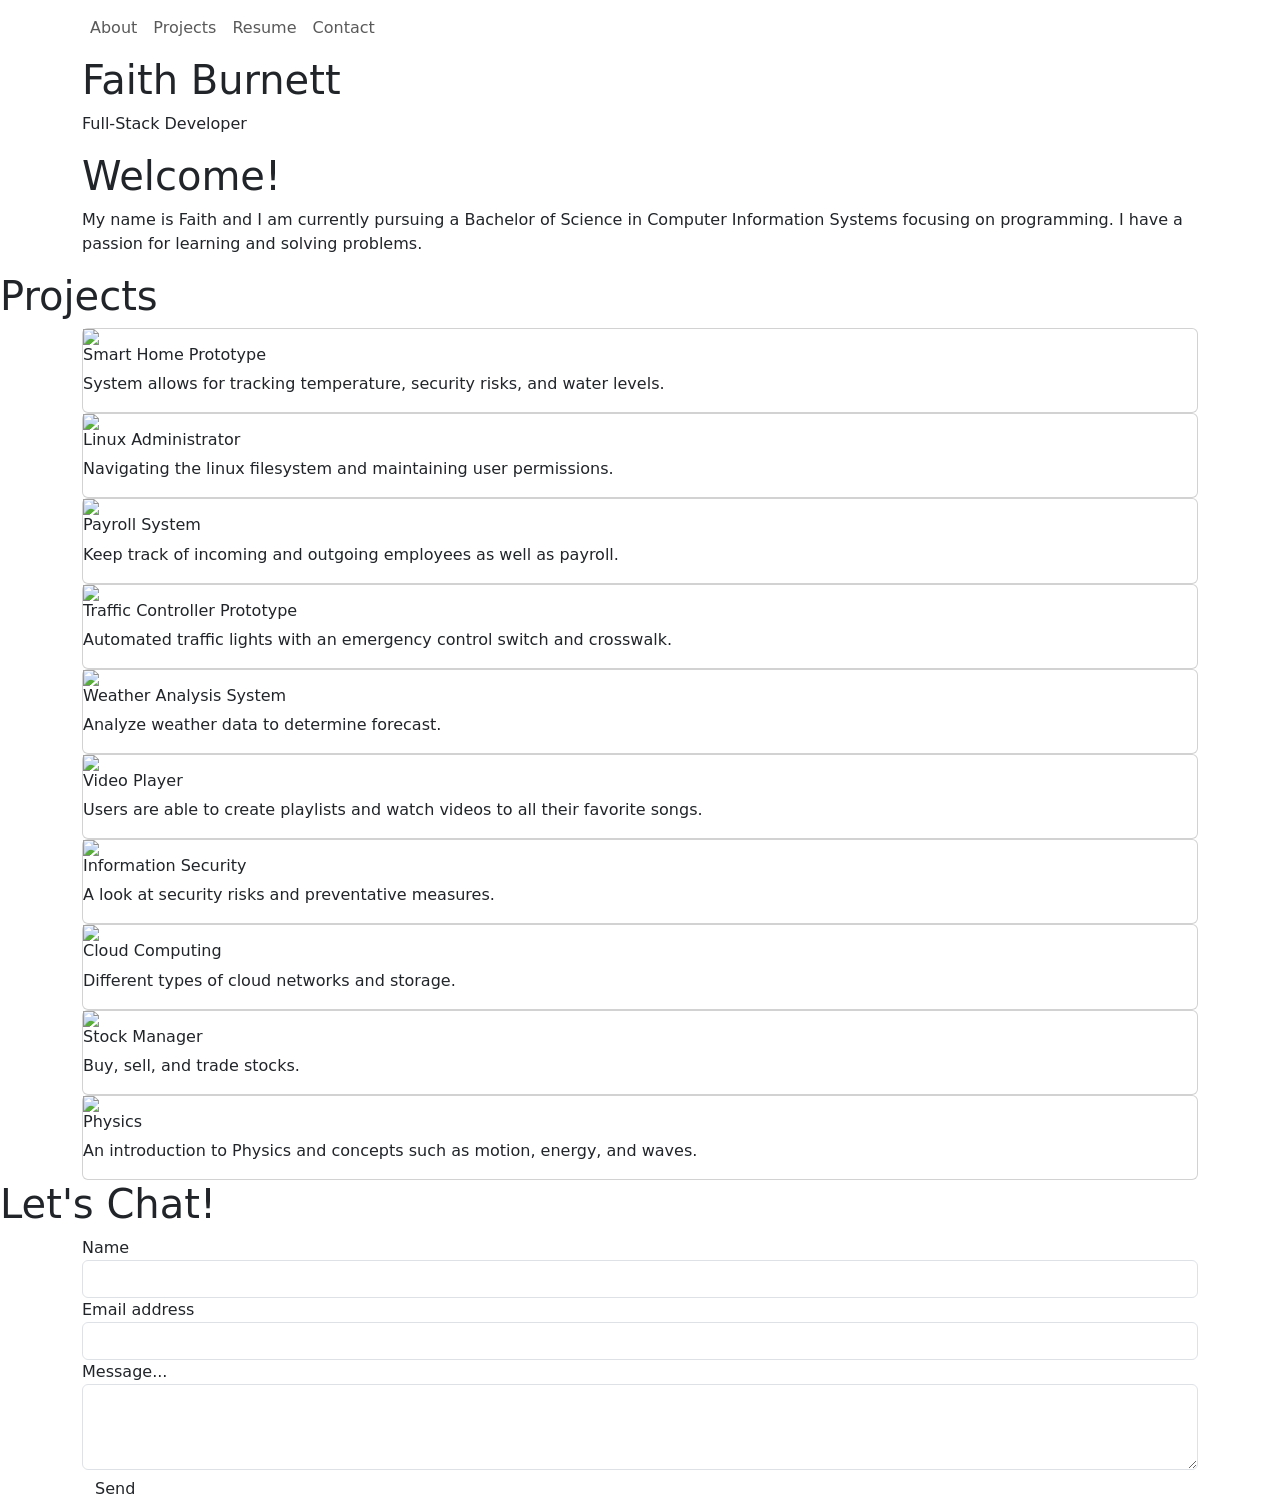
==== index.html @ 0b03f4d4 "Add files via upload newest version" ====
<!doctype html>
<html lang="en">
  <head>
    <meta charset="utf-8">
    <meta name="viewport" content="width=device-width, initial-scale=1">
    <title>Faith Burnett</title>
    <link rel="icon" type="icon" href="img/code-solid.svg"/>
    <link href="https://cdn.jsdelivr.net/npm/bootstrap@5.3.0-alpha1/dist/css/bootstrap.min.css" rel="stylesheet" integrity="sha384-GLhlTQ8iRABdZLl6O3oVMWSktQOp6b7In1Zl3/Jr59b6EGGoI1aFkw7cmDA6j6gD" crossorigin="anonymous">
    <link rel="stylesheet" href="static/css/styles.css"/>
    <script src="https://kit.fontawesome.com/c833073a78.js" crossorigin="anonymous"></script>
  </head>
  <body>
    <header>
      <nav class="navbar navbar-expand-lg">
        <div class="container">
        <button class="navbar-toggler" type="button" data-bs-toggle="collapse" data-bs-target="#navbarNav" aria-controls="navbarNav" aria-expanded="false" aria-label="Toggle navigation">
          <span class="navbar-toggler-icon"></span>
        </button>
        <div class="collapse navbar-collapse" id="navbarNav">
          <ul class="navbar-nav">
            <li class="nav-item active">
              <a class="nav-link" href="#about">About</a>
            </li>
            <li class="nav-item">
              <a class="nav-link" href="#projects">Projects</a>
            </li>
            <li class="nav-item">
              <a class="nav-link" href="powerpoints\SDResume.pdf">Resume</a>
            </li>
            <li class="nav-item">
              <a class="nav-link" href="#contact">Contact</a>
            </li>
          </ul>
        </div>
        </div>
      </nav>
    </header>
    <main>
      <section class="hero" id="hero">
        <div class="container">
          <div class="title-container">
            <h1 class="glitch" data-text="
Faith Burnett">Faith Burnett</h1>
            <p> Full-Stack Developer</p>
          </div>
        </div>
      </section>

      <section class="about" id="about">
        <div class="container">
          <div class="title-container">
            <h1>Welcome!</h1>
            <p>My name is Faith and I am currently pursuing a Bachelor of Science in Computer Information Systems focusing on programming.  I have a passion for learning and solving problems.</p>
          </div>
        </div>
      </section>

      <section class="projects" id="projects">
        <div class="title-container">
          <h1 class="glitch" data-text="
Projects">Projects</h1>
        </div>
        <div class="container">
          <div class="card">
            <img src="img/smarthome.svg">
            <div class="title">
              <h6>Smart Home Prototype</h6>
            </div>
            <div class="desc">
              <p>System allows for tracking temperature, security risks, and water levels.</p>
            </div>
            <div class="ghub">
              <a href="https://github.com/faithbrnttt/SmartHomeSystem/blob/main/CEIS101Mod6.ino">
                <i class="fa-brands fa-github fa-2xl"></i>
              </a>
              <a href="powerpoints\CEIS101 Burnett Final Project.pdf">
                <i class="fa-solid fa-file-powerpoint fa-2xl"></i>
              </a>
            </div>
          </div>
          <div class="card">
            <img src="img/linux.svg">
            <div class="title">
              <h6>Linux Administrator</h6>
            </div>
            <div class="desc">
              <p>Navigating the linux filesystem and maintaining user permissions.</p>
            </div>
            <div class="ghub">
              <a href="powerpoints\CEIS106 Week 7-8 Project Final.pdf">
                <i class="fa-solid fa-file-powerpoint fa-2xl"></i>
              </a>
            </div>
          </div>
          <div class="card">
            <img src="img/payroll.svg">
            <div class="title">
              <h6>Payroll System</h6>
            </div>
            <div class="desc">
              <p>Keep track of incoming and outgoing employees as well as payroll.</p>
            </div>
            <div class="ghub">
              <a href="https://github.com/faithbrnttt/Payroll-System">
                <i class="fa-brands fa-github fa-2xl"></i>
              </a>
              <a href="powerpoints\Burnett_CourseProject_Final2.pdf">
                <i class="fa-solid fa-file-powerpoint fa-2xl"></i>
              </a>
            </div>
          </div>
          <div class="card">
            <img src="img/traffic.svg">
            <div class="title">
              <h6>Traffic Controller Prototype</h6>
            </div>
            <div class="desc">
              <p>Automated traffic lights with an emergency control switch and crosswalk.</p>
            </div>
            <div class="ghub">
              <a href="https://github.com/faithbrnttt/TrafficLightSystem">
                <i class="fa-brands fa-github fa-2xl"></i>
              </a>
              <a href="powerpoints\Burnett CEIS114 Final Project.pdf">
                <i class="fa-solid fa-file-powerpoint fa-2xl"></i>
              </a>
            </div>
          </div>
          <div class="card">
            <img src="img/weather.svg">
            <div class="title">
              <h6>Weather Analysis System</h6>
            </div>
            <div class="desc">
              <p>Analyze weather data to determine forecast.</p>
            </div>
            <div class="ghub">
              <a href="https://github.com/faithbrnttt/WeatherAnalysis">
                <i class="fa-brands fa-github fa-2xl"></i>
              </a>
              <a href="powerpoints\Burnett CEIS110 Final Project.pdf">
                <i class="fa-solid fa-file-powerpoint fa-2xl"></i>
              </a>
            </div>
          </div>
          <div class="card">
            <img src="img/videoplayer.svg">
            <div class="title">
              <h6>Video Player</h6>
            </div>
            <div class="desc">
              <p>Users are able to create playlists and watch videos to all their favorite songs.</p>
            </div>
            <div class="ghub">
              <a href="https://github.com/faithbrnttt/Video-Manager">
                <i class="fa-brands fa-github fa-2xl"></i>
              </a>
              <a href="powerpoints\Burnett_CourseProject_Part1.pdf">
                <i class="fa-solid fa-file-powerpoint fa-2xl"></i>
              </a>
            </div>
          </div>
          <div class="card">
            <img src="img/security285.svg">
            <div class="title">
              <h6>Information Security</h6>
            </div>
            <div class="desc">
              <p>A look at security risks and preventative measures.</p>
            </div>
            <div class="ghub">
              
              <a href="powerpoints/Burnett SEC285 Final Project.pdf">
                <i class="fa-solid fa-file-powerpoint fa-2xl"></i>
              </a>
            </div>
          </div>
          <div class="card">
            <img src="img/network211.svg">
            <div class="title">
              <h6>Cloud Computing</h6>
            </div>
            <div class="desc">
              <p>Different types of cloud networks and storage.</p>
            </div>
            <div class="ghub">
              
              <a href="powerpoints/Burnett NETW211 Final Project.pdf">
                <i class="fa-solid fa-file-powerpoint fa-2xl"></i>
              </a>
            </div>
          </div>
          <div class="card">
            <img src="img/stock.svg">
            <div class="title">
              <h6>Stock Manager</h6>
            </div>
            <div class="desc">
              <p>Buy, sell, and trade stocks.</p>
            </div>
            <div class="ghub">
              <a href="https://github.com/faithbrnttt/StockAnalyzer">
                <i class="fa-brands fa-github fa-2xl"></i>
              </a>
              <a href="powerpoints\Burnett Final Project CEIS150.pdf">
                <i class="fa-solid fa-file-powerpoint fa-2xl"></i>
              </a>
            </div>
          </div>
          <div class="card">
            <img src="img/physics.svg">
            <div class="title">
              <h6>Physics</h6>
            </div>
            <div class="desc">
              <p>An introduction to Physics and concepts such as motion, energy, and waves.</p>
            </div>
            <div class="ghub">
              <a href="powerpoints\Burnett Final Project.pdf">
                <i class="fa-solid fa-file-powerpoint fa-2xl"></i>
              </a>
            </div>
          </div>
        </div>
      </section>

      <section class="contact" id="contact">
        <div class="title-container">
          <h1>Let's Chat!</h1>
        </div>
        <div class="container">
          <form action="mailto:faithburnett@outlook.com" method="POST" enctype="multipart/form-data">

              <div class="form-group">
                <label for="name">Name</label>
                <input type="name" class="form-control" id="name">
              </div>

              <div class="form-group">
                <label for="email">Email address</label>
                <input type="email" class="form-control" id="email">
              </div>
              

              <div class="form-group">
                <label for="message">Message...</label>
                <textarea class="form-control" id="message" rows="3"></textarea>
              </div>

            <button type="submit" class="btn">Send</button>
          </form>
        </div>
      </section>
    </main>
    

    
    <script src="https://cdn.jsdelivr.net/npm/bootstrap@5.3.0-alpha1/dist/js/bootstrap.bundle.min.js" integrity="sha384-w76AqPfDkMBDXo30jS1Sgez6pr3x5MlQ1ZAGC+nuZB+EYdgRZgiwxhTBTkF7CXvN" crossorigin="anonymous"></script>
  </body>
</html>
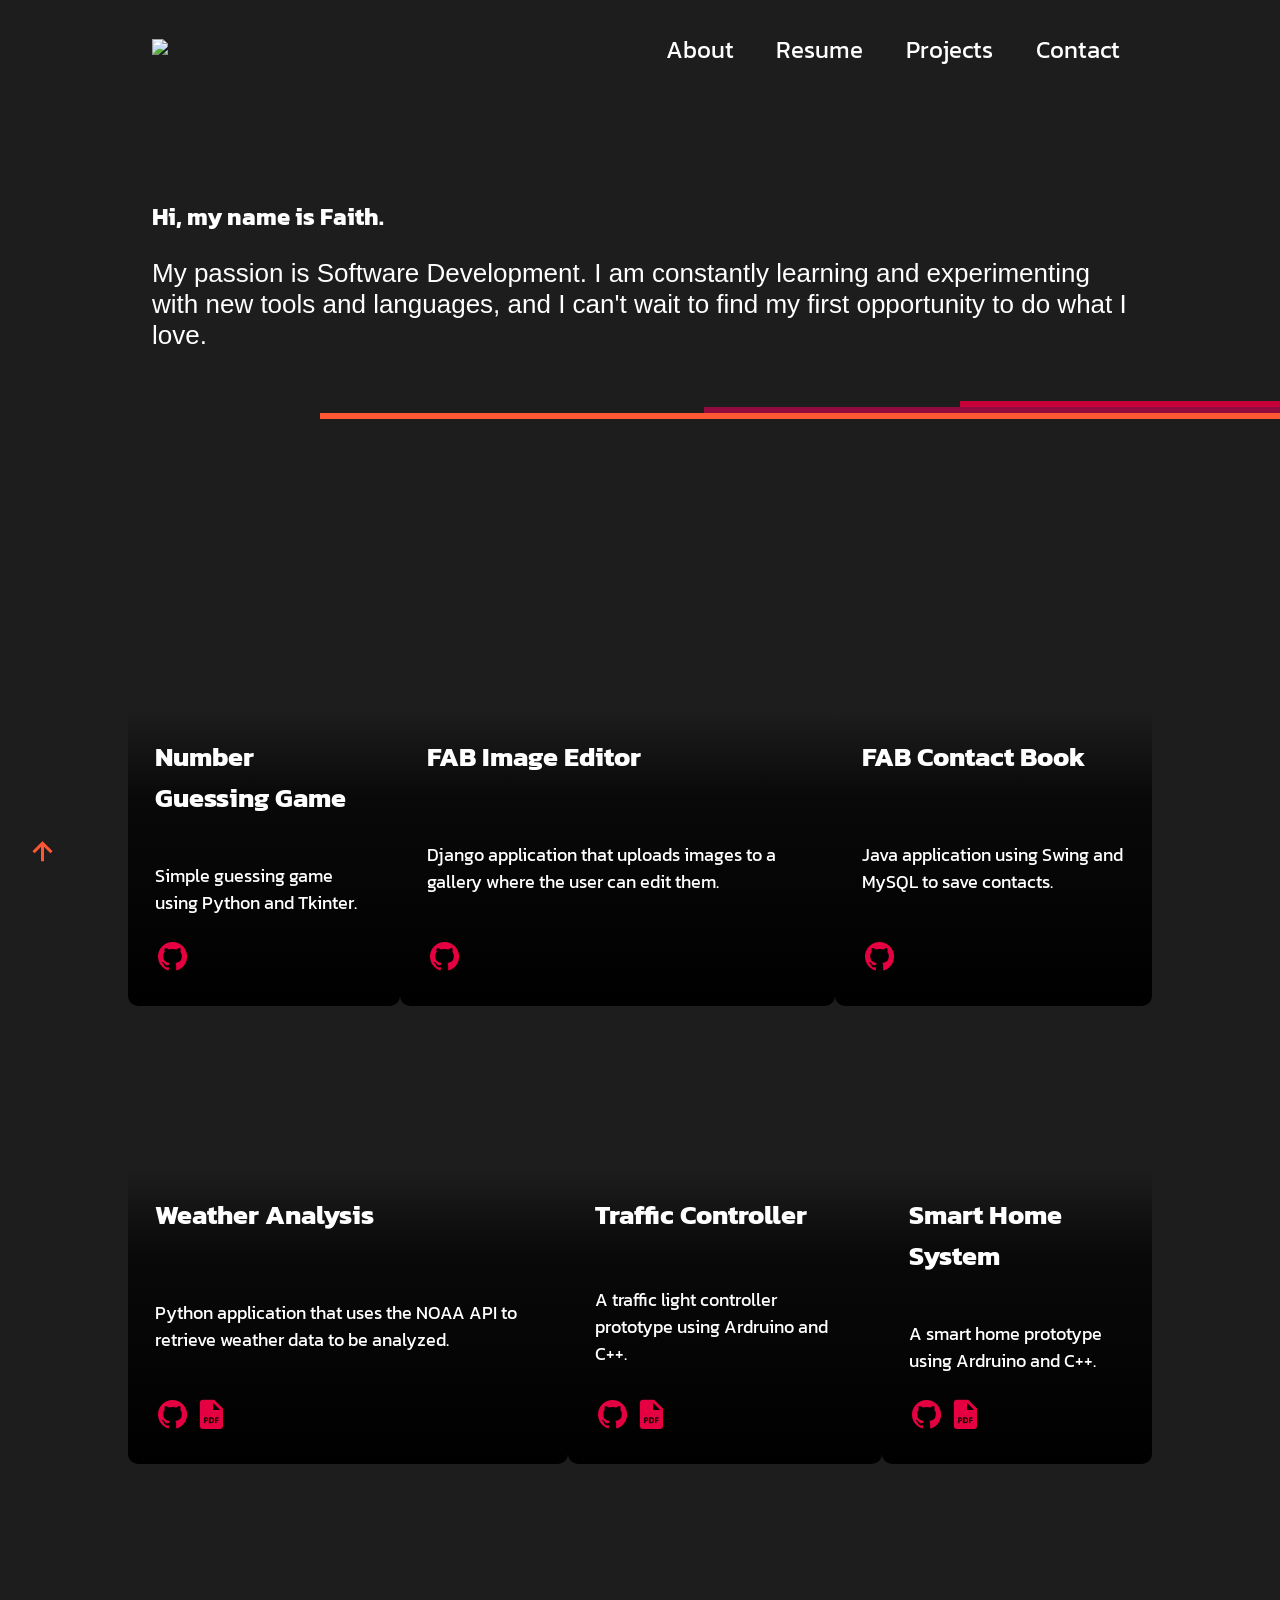
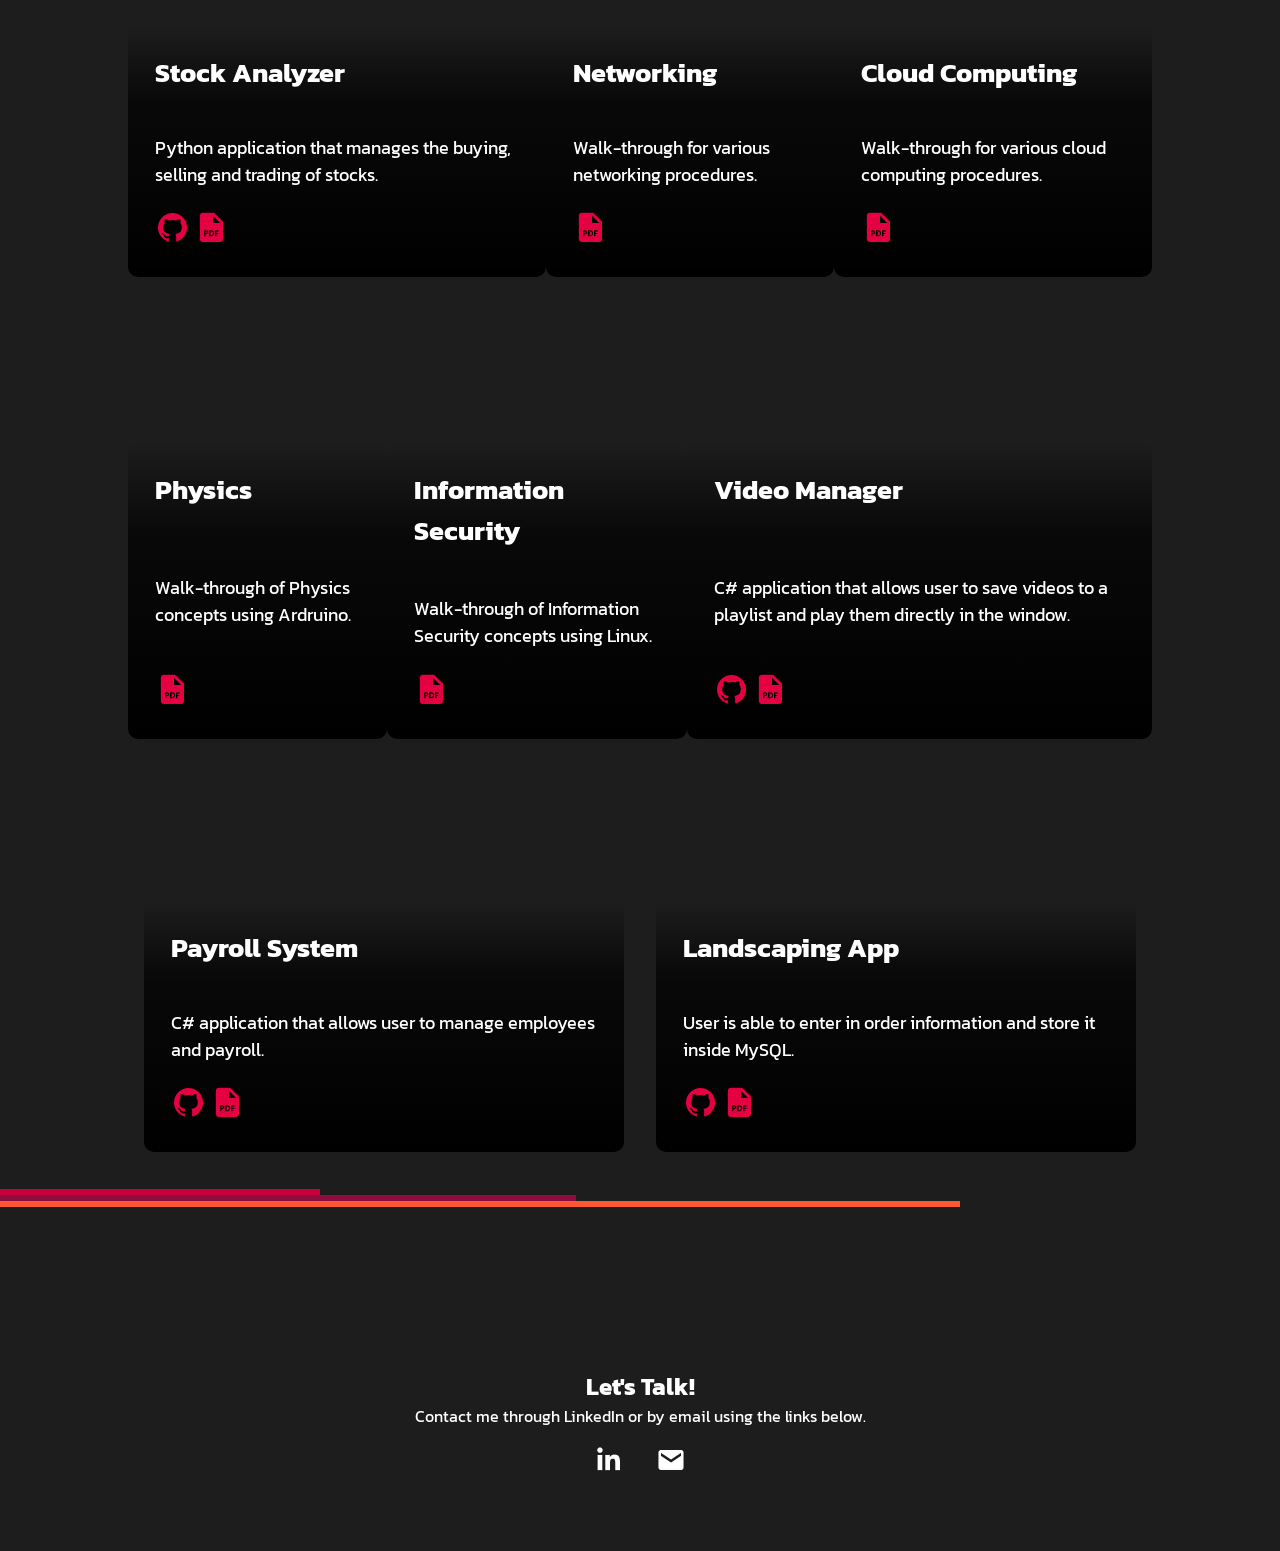
==== commit 36280f88: "Changes to responsiveness" ====
--- a/index.html
+++ b/index.html
@@ -1,260 +1,220 @@
-<!doctype html>
+<!DOCTYPE html>
 <html lang="en">
-  <head>
-    <meta charset="utf-8">
-    <meta name="viewport" content="width=device-width, initial-scale=1">
-    <title>Faith Burnett</title>
-    <link rel="icon" type="icon" href="img/code-solid.svg"/>
-    <link href="https://cdn.jsdelivr.net/npm/bootstrap@5.3.0-alpha1/dist/css/bootstrap.min.css" rel="stylesheet" integrity="sha384-GLhlTQ8iRABdZLl6O3oVMWSktQOp6b7In1Zl3/Jr59b6EGGoI1aFkw7cmDA6j6gD" crossorigin="anonymous">
-    <link rel="stylesheet" href="static/css/styles.css"/>
-    <script src="https://kit.fontawesome.com/c833073a78.js" crossorigin="anonymous"></script>
-  </head>
-  <body>
-    <header>
-      <nav class="navbar navbar-expand-lg">
-        <div class="container">
-        <button class="navbar-toggler" type="button" data-bs-toggle="collapse" data-bs-target="#navbarNav" aria-controls="navbarNav" aria-expanded="false" aria-label="Toggle navigation">
-          <span class="navbar-toggler-icon"></span>
-        </button>
-        <div class="collapse navbar-collapse" id="navbarNav">
-          <ul class="navbar-nav">
-            <li class="nav-item active">
-              <a class="nav-link" href="#about">About</a>
-            </li>
-            <li class="nav-item">
-              <a class="nav-link" href="#projects">Projects</a>
-            </li>
-            <li class="nav-item">
-              <a class="nav-link" href="powerpoints\SDResume.pdf">Resume</a>
-            </li>
-            <li class="nav-item">
-              <a class="nav-link" href="#contact">Contact</a>
-            </li>
-          </ul>
+<head>
+    <meta charset="UTF-8">
+    <meta name="viewport" content="width=device-width, initial-scale=1.0">
+    <title>Document</title>
+    <link rel="stylesheet" href="styles.css">
+    <link href='https://unpkg.com/boxicons@2.1.4/css/boxicons.min.css' rel='stylesheet'>
+    <link rel="preconnect" href="https://fonts.googleapis.com">
+    <link rel="preconnect" href="https://fonts.gstatic.com" crossorigin>
+    <link href="https://fonts.googleapis.com/css2?family=Kanit:wght@400;700&display=swap" rel="stylesheet">
+</head>
+<body>
+    <header class="primary-header">
+        <div>
+            <img class="logo" src="img/FB3.svg">
         </div>
-        </div>
-      </nav>
+
+        <button class="mobile-nav-toggle" aria-controls="primary-navigation" aria-expanded="false"><span class="sr-only"><i class='bx bx-menu'></i></span></button>
+        <nav>
+            <ul id="primary-navigation" data-visible="false" class="primary-navigation">
+                <li class="active">
+                    <a href="#about" id="nav-item">
+                        <span aria-hidden="true"></span>About
+                    </a>
+                </li>
+                <li>
+                    <a href="pdfs/SDResume.pdf" id="nav-item">
+                        <span aria-hidden="true"></span>Resume
+                    </a>
+                </li>
+                <li>
+                    <a href="#dummy1" id="nav-item">
+                        <span aria-hidden="true"></span>Projects
+                    </a>
+                </li>
+                <li>
+                    <a href="#contact" id="nav-item">
+                        <span aria-hidden="true"></span>Contact
+                    </a>
+                </li>
+            </ul>
+        </nav>
     </header>
     <main>
-      <section class="hero" id="hero">
-        <div class="container">
-          <div class="title-container">
-            <h1 class="glitch" data-text="
-Faith Burnett">Faith Burnett</h1>
-            <p> Full-Stack Developer</p>
-          </div>
-        </div>
-      </section>
-
-      <section class="about" id="about">
-        <div class="container">
-          <div class="title-container">
-            <h1>Welcome!</h1>
-            <p>My name is Faith and I am currently pursuing a Bachelor of Science in Computer Information Systems focusing on programming.  I have a passion for learning and solving problems.</p>
-          </div>
-        </div>
-      </section>
-
-      <section class="projects" id="projects">
-        <div class="title-container">
-          <h1 class="glitch" data-text="
-Projects">Projects</h1>
-        </div>
-        <div class="container">
-          <div class="card">
-            <img src="img/smarthome.svg">
-            <div class="title">
-              <h6>Smart Home Prototype</h6>
-            </div>
-            <div class="desc">
-              <p>System allows for tracking temperature, security risks, and water levels.</p>
-            </div>
-            <div class="ghub">
-              <a href="https://github.com/faithbrnttt/SmartHomeSystem/blob/main/CEIS101Mod6.ino">
-                <i class="fa-brands fa-github fa-2xl"></i>
-              </a>
-              <a href="powerpoints\CEIS101 Burnett Final Project.pdf">
-                <i class="fa-solid fa-file-powerpoint fa-2xl"></i>
-              </a>
-            </div>
-          </div>
-          <div class="card">
-            <img src="img/linux.svg">
-            <div class="title">
-              <h6>Linux Administrator</h6>
-            </div>
-            <div class="desc">
-              <p>Navigating the linux filesystem and maintaining user permissions.</p>
-            </div>
-            <div class="ghub">
-              <a href="powerpoints\CEIS106 Week 7-8 Project Final.pdf">
-                <i class="fa-solid fa-file-powerpoint fa-2xl"></i>
-              </a>
-            </div>
-          </div>
-          <div class="card">
-            <img src="img/payroll.svg">
-            <div class="title">
-              <h6>Payroll System</h6>
-            </div>
-            <div class="desc">
-              <p>Keep track of incoming and outgoing employees as well as payroll.</p>
-            </div>
-            <div class="ghub">
-              <a href="https://github.com/faithbrnttt/Payroll-System">
-                <i class="fa-brands fa-github fa-2xl"></i>
-              </a>
-              <a href="powerpoints\Burnett_CourseProject_Final2.pdf">
-                <i class="fa-solid fa-file-powerpoint fa-2xl"></i>
-              </a>
-            </div>
-          </div>
-          <div class="card">
-            <img src="img/traffic.svg">
-            <div class="title">
-              <h6>Traffic Controller Prototype</h6>
-            </div>
-            <div class="desc">
-              <p>Automated traffic lights with an emergency control switch and crosswalk.</p>
-            </div>
-            <div class="ghub">
-              <a href="https://github.com/faithbrnttt/TrafficLightSystem">
-                <i class="fa-brands fa-github fa-2xl"></i>
-              </a>
-              <a href="powerpoints\Burnett CEIS114 Final Project.pdf">
-                <i class="fa-solid fa-file-powerpoint fa-2xl"></i>
-              </a>
-            </div>
-          </div>
-          <div class="card">
-            <img src="img/weather.svg">
-            <div class="title">
-              <h6>Weather Analysis System</h6>
-            </div>
-            <div class="desc">
-              <p>Analyze weather data to determine forecast.</p>
-            </div>
-            <div class="ghub">
-              <a href="https://github.com/faithbrnttt/WeatherAnalysis">
-                <i class="fa-brands fa-github fa-2xl"></i>
-              </a>
-              <a href="powerpoints\Burnett CEIS110 Final Project.pdf">
-                <i class="fa-solid fa-file-powerpoint fa-2xl"></i>
-              </a>
-            </div>
-          </div>
-          <div class="card">
-            <img src="img/videoplayer.svg">
-            <div class="title">
-              <h6>Video Player</h6>
-            </div>
-            <div class="desc">
-              <p>Users are able to create playlists and watch videos to all their favorite songs.</p>
-            </div>
-            <div class="ghub">
-              <a href="https://github.com/faithbrnttt/Video-Manager">
-                <i class="fa-brands fa-github fa-2xl"></i>
-              </a>
-              <a href="powerpoints\Burnett_CourseProject_Part1.pdf">
-                <i class="fa-solid fa-file-powerpoint fa-2xl"></i>
-              </a>
-            </div>
-          </div>
-          <div class="card">
-            <img src="img/security285.svg">
-            <div class="title">
-              <h6>Information Security</h6>
-            </div>
-            <div class="desc">
-              <p>A look at security risks and preventative measures.</p>
-            </div>
-            <div class="ghub">
-              
-              <a href="powerpoints/Burnett SEC285 Final Project.pdf">
-                <i class="fa-solid fa-file-powerpoint fa-2xl"></i>
-              </a>
-            </div>
-          </div>
-          <div class="card">
-            <img src="img/network211.svg">
-            <div class="title">
-              <h6>Cloud Computing</h6>
-            </div>
-            <div class="desc">
-              <p>Different types of cloud networks and storage.</p>
-            </div>
-            <div class="ghub">
-              
-              <a href="powerpoints/Burnett NETW211 Final Project.pdf">
-                <i class="fa-solid fa-file-powerpoint fa-2xl"></i>
-              </a>
-            </div>
-          </div>
-          <div class="card">
-            <img src="img/stock.svg">
-            <div class="title">
-              <h6>Stock Manager</h6>
-            </div>
-            <div class="desc">
-              <p>Buy, sell, and trade stocks.</p>
-            </div>
-            <div class="ghub">
-              <a href="https://github.com/faithbrnttt/StockAnalyzer">
-                <i class="fa-brands fa-github fa-2xl"></i>
-              </a>
-              <a href="powerpoints\Burnett Final Project CEIS150.pdf">
-                <i class="fa-solid fa-file-powerpoint fa-2xl"></i>
-              </a>
-            </div>
-          </div>
-          <div class="card">
-            <img src="img/physics.svg">
-            <div class="title">
-              <h6>Physics</h6>
-            </div>
-            <div class="desc">
-              <p>An introduction to Physics and concepts such as motion, energy, and waves.</p>
-            </div>
-            <div class="ghub">
-              <a href="powerpoints\Burnett Final Project.pdf">
-                <i class="fa-solid fa-file-powerpoint fa-2xl"></i>
-              </a>
-            </div>
-          </div>
-        </div>
-      </section>
-
-      <section class="contact" id="contact">
-        <div class="title-container">
-          <h1>Let's Chat!</h1>
-        </div>
-        <div class="container">
-          <form action="mailto:faithburnett@outlook.com" method="POST" enctype="multipart/form-data">
-
-              <div class="form-group">
-                <label for="name">Name</label>
-                <input type="name" class="form-control" id="name">
-              </div>
-
-              <div class="form-group">
-                <label for="email">Email address</label>
-                <input type="email" class="form-control" id="email">
-              </div>
-              
-
-              <div class="form-group">
-                <label for="message">Message...</label>
-                <textarea class="form-control" id="message" rows="3"></textarea>
-              </div>
-
-            <button type="submit" class="btn">Send</button>
-          </form>
-        </div>
-      </section>
+        <section class="about" id="about">
+            <h1>Hi, my name is Faith.</h1>
+            <p class="intro">My passion is Software Development. I am constantly learning and experimenting with new tools and languages, and I can't wait to find my first opportunity to do what I love.</p>
+        </section>
+        <section class="design">
+            <hr class="hr1">
+            <hr>
+            <hr class="hr2">
+            <hr>
+            <hr class="hr3">
+        </section>
+        <section class="dummy1" id="dummy1"></section>
+        <section class="projects" id="projects">
+            <div class="row">
+                <div class="card1">
+                    <div class="card-content">
+                        <h2 class="card-title">Number Guessing Game</h2>
+                        <p class="card-body">Simple guessing game using Python and Tkinter.</p>
+                        <a href="https://github.com/faithbrnttt/guessRandNumGUI" class="button"><i class='bx bxl-github'></i></a>
+                    </div>
+                </div>
+                <div class="card2">
+                    <div class="card-content">
+                        <h2 class="card-title">FAB Image Editor</h2>
+                        <p class="card-body">Django application that uploads images to a gallery where the user can edit them.</p>
+                        <a href="https://github.com/faithbrnttt/fabImageEditor" class="button"><i class='bx bxl-github'></i></a>
+                    </div>
+                </div>
+                <div class="card3">
+                    <div class="card-content">
+                        <h2 class="card-title">FAB Contact Book</h2>
+                        <p class="card-body">Java application using Swing and MySQL to save contacts.</p>
+                        <a href="https://github.com/faithbrnttt/FAB-Contact-Book" class="button"><i class='bx bxl-github'></i></a>
+                    </div>
+                </div>
+            </div>
+            <div class="row">
+                <div class="card4">
+                    <div class="card-content">
+                        <h2 class="card-title">Weather Analysis</h2>
+                        <p class="card-body">Python application that uses the NOAA API to retrieve weather data to be analyzed.</p>
+                        <div class="buttons">
+                            <a href="https://github.com/faithbrnttt/WeatherAnalysis" class="button"><i class='bx bxl-github'></i></a>
+                            <a href="pdfs\Burnett CEIS110 Final Project.pdf" class="button"><i class='bx bxs-file-pdf'></i></a>
+                        </div>
+                    </div>
+                </div>
+                <div class="card5">
+                    <div class="card-content">
+                        <h2 class="card-title">Traffic Controller</h2>
+                        <p class="card-body">A traffic light controller prototype using Ardruino and C++.</p>
+                        <div class="buttons">
+                            <a href="https://github.com/faithbrnttt/TrafficLightSystem" class="button"><i class='bx bxl-github'></i></a>
+                            <a href="pdfs\Burnett CEIS114 Final Project.pdf" class="button"><i class='bx bxs-file-pdf'></i></a>
+                        </div>
+                    </div>
+                </div>
+                <div class="card6">
+                    <div class="card-content">
+                        <h2 class="card-title">Smart Home System</h2>
+                        <p class="card-body">A smart home prototype using Ardruino and C++.</p>
+                        <div class="buttons">
+                            <a href="https://github.com/faithbrnttt/SmartHomeSystem" class="button"><i class='bx bxl-github'></i></a>
+                            <a href="pdfs\CEIS101 Burnett Final Project.pdf" class="button"><i class='bx bxs-file-pdf'></i></a>
+                        </div>
+                    </div>
+                </div>
+            </div>
+            <div class="row">
+                <div class="card7">
+                    <div class="card-content">
+                        <h2 class="card-title">Stock Analyzer</h2>
+                        <p class="card-body">Python application that manages the buying, selling and trading of stocks.</p>
+                        <div class="buttons">
+                            <a href="https://github.com/faithbrnttt/StockAnalyzer" class="button"><i class='bx bxl-github'></i></a>
+                            <a href="pdfs\Burnett Final Project CEIS150.pdf" class="button"><i class='bx bxs-file-pdf'></i></a>
+                        </div>
+                    </div>
+                </div>
+                <div class="card8">
+                    <div class="card-content">
+                        <h2 class="card-title">Networking</h2>
+                        <p class="card-body">Walk-through for various networking procedures.</p>
+                        <div class="buttons">
+                            <a href="pdfs\Burnett NETW191 Week 8 Project.pdf" class="button"><i class='bx bxs-file-pdf'></i></a>
+                        </div>
+                    </div>
+                </div>
+                <div class="card9">
+                    <div class="card-content">
+                        <h2 class="card-title">Cloud Computing</h2>
+                        <p class="card-body">Walk-through for various cloud computing procedures.</p>
+                        <div class="buttons">
+                            <a href="pdfs\Burnett NETW211 Final Project.pdf" class="button"><i class='bx bxs-file-pdf'></i></a>
+                        </div>
+                    </div>
+                </div>
+            </div>
+            <div class="row">
+                <div class="card10">
+                    <div class="card-content">
+                        <h2 class="card-title">Physics</h2>
+                        <p class="card-body">Walk-through of Physics concepts using Ardruino.</p>
+                        <div class="buttons">
+                            <a href="pdfs\Burnett Final Project.pdf" class="button"><i class='bx bxs-file-pdf'></i></a>
+                        </div>
+                    </div>
+                </div>
+                <div class="card11">
+                    <div class="card-content">
+                        <h2 class="card-title">Information Security</h2>
+                        <p class="card-body">Walk-through of Information Security concepts using Linux.</p>
+                        <div class="buttons">
+                            <a href="pdfs\Burnett SEC285 Final Project.pdf" class="button"><i class='bx bxs-file-pdf'></i></a>
+                        </div>
+                    </div>
+                </div>
+                <div class="card12">
+                    <div class="card-content">
+                        <h2 class="card-title">Video Manager</h2>
+                        <p class="card-body">C# application that allows user to save videos to a playlist and play them directly in the window.</p>
+                        <div class="buttons">
+                            <a href="https://github.com/faithbrnttt/Video-Manager" class="button"><i class='bx bxl-github'></i></a>
+                            <a href="pdfs\Burnett_CourseProject_Part1.pdf" class="button"><i class='bx bxs-file-pdf'></i></a>
+                        </div>
+                    </div>
+                </div>
+            </div>
+            <div class="row">
+                <div class="card13">
+                    <div class="card-content">
+                        <h2 class="card-title">Payroll System</h2>
+                        <p class="card-body">C# application that allows user to manage employees and payroll.</p>
+                        <div class="buttons">
+                            <a href="https://github.com/faithbrnttt/Payroll-System" class="button"><i class='bx bxl-github'></i></a>
+                            <a href="pdfs\Burnett_CourseProject_Final2.pdf" class="button"><i class='bx bxs-file-pdf'></i></a>
+                        </div>
+                    </div>
+                </div>
+                <div class="card14">
+                    <div class="card-content">
+                        <h2 class="card-title">Landscaping App</h2>
+                        <p class="card-body">User is able to enter in order information and store it inside MySQL.</p>
+                        <div class="buttons">
+                            <a href="https://github.com/faithbrnttt/Burnett-s-Landscaping" class="button"><i class='bx bxl-github'></i></a>
+                            <a href="pdfs\Burnett_CourseProject_CIS355a.pdf" class="button"><i class='bx bxs-file-pdf'></i></a>
+                        </div>
+                    </div>
+                </div>
+            </div>
+        </section>
+       
+        <section class="design">
+            <hr class="hr4">
+            <hr>
+            <hr class="hr5">
+            <hr>
+            <hr class="hr6">
+        </section>
+        <section class="dummy2" id="dummy2"></section>
+        <section class="contact" id="contact">
+            <h2>Let's Talk!</h3>
+            <p>Contact me through LinkedIn or by email using the links below.</p>
+            <div class="contact-list">
+                <a href="https://www.linkedin.com/in/faith-burnett-85b681238/"><i class='bx bxl-linkedin'></i></a>
+                <a href="mailto:faithburnett@outlook.com"><i class='bx bxs-envelope'></i></a>
+            </div>
+        </section>
     </main>
-    
-
-    
-    <script src="https://cdn.jsdelivr.net/npm/bootstrap@5.3.0-alpha1/dist/js/bootstrap.bundle.min.js" integrity="sha384-w76AqPfDkMBDXo30jS1Sgez6pr3x5MlQ1ZAGC+nuZB+EYdgRZgiwxhTBTkF7CXvN" crossorigin="anonymous"></script>
-  </body>
+    <footer>
+        <a href="index.html" class="go-to-top"><i class='bx bx-up-arrow-alt' ></i></a>
+    </footer>
+    <script src="script.js"></script>
+</body>
 </html>
--- a/styles.css
+++ b/styles.css
@@ -0,0 +1,349 @@
+/* Global styles */
+* {
+    margin: 0;
+    padding: 0;
+    box-sizing: border-box;
+}
+
+body {
+    background-color: #1d1d1d;
+    overflow-x: hidden;
+    font-family: 'Kanit', sans-serif;
+}
+
+.dummy1,
+.dummy2 {
+    height: 10vh;
+}
+
+.primary-header {
+    align-items: center;
+    justify-content: space-between;
+}
+
+.mobile-nav-toggle {
+    display: none;    
+}
+
+.logo {
+    margin: 1.5rem;
+}
+
+.design {
+    height: 10vh;
+}
+
+.about,
+.projects,
+.contact {
+    padding: 0 8rem;
+    margin-bottom: 50px;
+}
+
+.about h1 {
+    font-weight: 700;
+    margin-top: 100px;
+    margin-left: 1.5rem;
+    color: white;
+}
+
+.primary-header,
+.primary-navigation {
+    display: flex;
+    gap: 30px;
+    padding: 0 8rem;
+}
+
+.primary-navigation {
+    padding: 2rem;
+    list-style: none;
+}
+
+.primary-navigation a {
+    text-decoration: none;
+    font-size: 24px;
+    color: white;
+}
+
+.primary-navigation a:hover {
+    color: #fb7a7a;  
+}
+
+.intro {
+    margin: 1.5rem;
+    color: rgb(255, 255, 255);
+    font-size: 26px;
+    font-family:'Segoe UI', Tahoma, Geneva, Verdana, sans-serif
+}
+.primary-navigation a > span {
+    font-weight: 700;
+    font-size: 24px;
+    color: white;
+    margin-inline-end: .8rem;
+}
+hr {
+    border: 3px solid transparent;
+}
+.hr1 {
+    border: 3px solid #C70039;
+    width: 25%;
+    float: right;
+}
+.hr2 {
+    border: 3px solid #900C3F;
+    width: 45%;
+    float: right;
+}
+.hr3 {
+    border: 3px solid #FF5733;
+    width: 75%;
+    float: right;
+}
+.hr4 {
+    border: 3px solid #C70039;
+    width: 25%;
+    float: left;
+}
+.hr5 {
+    border: 3px solid #900C3F;
+    width: 45%;
+    float: left;
+}
+.hr6 {
+    border: 3px solid #FF5733;
+    width: 75%;
+    float: left;
+}
+.hr7 {
+    border: 3px solid #C70039;
+    width: 25%;
+    float: right;
+}
+.hr8 {
+    border: 3px solid #900C3F;
+    width: 45%;
+    float: right;
+}
+.hr9 {
+    border: 3px solid #FF5733;
+    width: 75%;
+    float: right;
+}
+
+.card1,
+.card2,
+.card3,
+.card4,
+.card5,
+.card6,
+.card7,
+.card8,
+.card9,
+.card10,
+.card11,
+.card12,
+.card13,
+.card14 {
+    color: white;
+    font-size: 18px;
+    background-size: cover;
+    padding: 8rem 0 0;
+    max-width: 40ch;
+    border-radius: 10px;
+}
+
+.card1 { background-image: url('img/keypad.jpg'); }
+.card2 { background-image: url('img/editor.jpg'); }
+.card3 { background-image: url('img/contacts.jpg'); }
+.card4 { background-image: url('img/weather.jpg'); }
+.card5 { background-image: url('img/trafficlight.jpg'); }
+.card6 { background-image: url('img/smarthome.jpg'); }
+.card7 { background-image: url('img/stocks.jpg'); }
+.card8 { background-image: url('img/networking.jpg'); }
+.card9 { background-image: url('img/networking2.jpg'); }
+.card10 { background-image: url('img/physics.jpg'); }
+.card11 { background-image: url('img/security.jpg'); }
+.card12 { background-image: url('img/musicplayer.jpg'); }
+.card13 { background-image: url('img/payroll.jpg'); }
+.card14 { background-image: url('img/landscape.jpg'); }
+
+.card-content {
+    padding: 1.5em;
+    background: linear-gradient(
+        hsl(0 0% 0% / 0),
+        hsla(20, 0%, 0%, 0.7) 30%,
+        hsl(0 0% 0% / 1)
+    );
+    display: flex;
+    flex-direction: column;
+    justify-content: space-between;
+    height: 110%;
+    border-radius: 10px;
+}
+
+.card-body {
+    margin-top: 30px;
+}
+
+.row {
+    display: flex;
+    flex-direction: row;
+    justify-content: space-around;
+    margin-bottom: 60px;
+}
+
+.contact {
+    color: white;
+    text-align: center;
+}
+
+.contact-list {
+    display: flex;
+    justify-content: center;
+}
+
+.contact-list i {
+    color: white;
+}
+
+.contact i {
+    font-size: 30px;
+    margin-bottom: 10px;
+    padding: 1rem;
+}
+
+.contact .bxs-envelope {
+    margin-top: 1px;
+}
+
+footer {
+    position: fixed;
+    bottom: 0;
+}
+
+.go-to-top i {
+    color: #FF5733;
+    font-size: 36px;
+    margin-bottom: 30px;
+    margin-left: 25px;
+}
+
+.button i {
+    color: #e50041;
+    font-size: 35px;
+    margin-top: 10px;
+    border-radius: 50%;
+}
+
+.button i:hover {
+    color: #fb7a7a;  
+}
+
+.bxs-envelope:hover,
+.bxl-linkedin:hover {
+    color: #fb7a7a;
+}
+
+/* Media queries */
+@media (max-width: 35em) {
+    .primary-navigation {
+        gap: 1.5rem;
+        position: fixed;
+        inset: 0 0 0 30%;
+        flex-direction: column;
+        padding: min(30vh, 10rem) 2em;
+        z-index: 1000;
+        background-color: rgb(16, 16, 16);
+        transform: translateX(-150%);
+        transition: transform 450ms ease-in;
+    }
+
+    .primary-navigation[data-visible="true"] {
+        transform: translateX(0%);
+    }
+
+    .mobile-nav-toggle {
+        display: block;
+        position: absolute;
+        z-index: 9999;
+        width: 1rem;
+        aspect-ratio: 1;
+        top: 2rem;
+        right: 2rem;
+    }
+
+    button {
+        background: transparent;
+        color: #FF5733;
+        border: none;
+        font-size: 30px;
+        padding: 0 2rem 0 0;
+    }
+
+    .primary-header {
+        padding: 0 1rem 0 1rem;
+    }
+
+    .about,
+    .contact {
+        text-align: center;
+        padding: 0 2.5rem 0 2.5rem;
+    }
+
+    .contact h1 {
+        padding: 0 1rem;
+    }
+
+    .intro {
+        font-size: 18px;
+    }
+
+    .projects {
+        padding: 0 2.5rem 0 3.5rem;
+    }
+
+    .row {
+        flex-direction: column;
+        margin-bottom: 0px;
+    }
+
+    .card-title {
+        font-size: 20px;
+    }
+
+    .card-body {
+        margin-top: 10px;
+    }
+
+    .card1,
+    .card2,
+    .card3,
+    .card4,
+    .card5,
+    .card6,
+    .card7,
+    .card8,
+    .card9,
+    .card10,
+    .card11,
+    .card12,
+    .card13,
+    .card14 {
+        font-size: 18px;
+        margin-bottom: 30px;
+        margin-left: 30px;
+    }
+}
+
+@media (min-width: 35em) and (max-width: 58em) {
+    .row {
+        flex-wrap:wrap;
+        gap: 30px;
+    }
+
+    .row > div {
+        flex: 1 1 calc(50% - 1rem);
+        margin-bottom: 1rem;
+    }
+}
+
